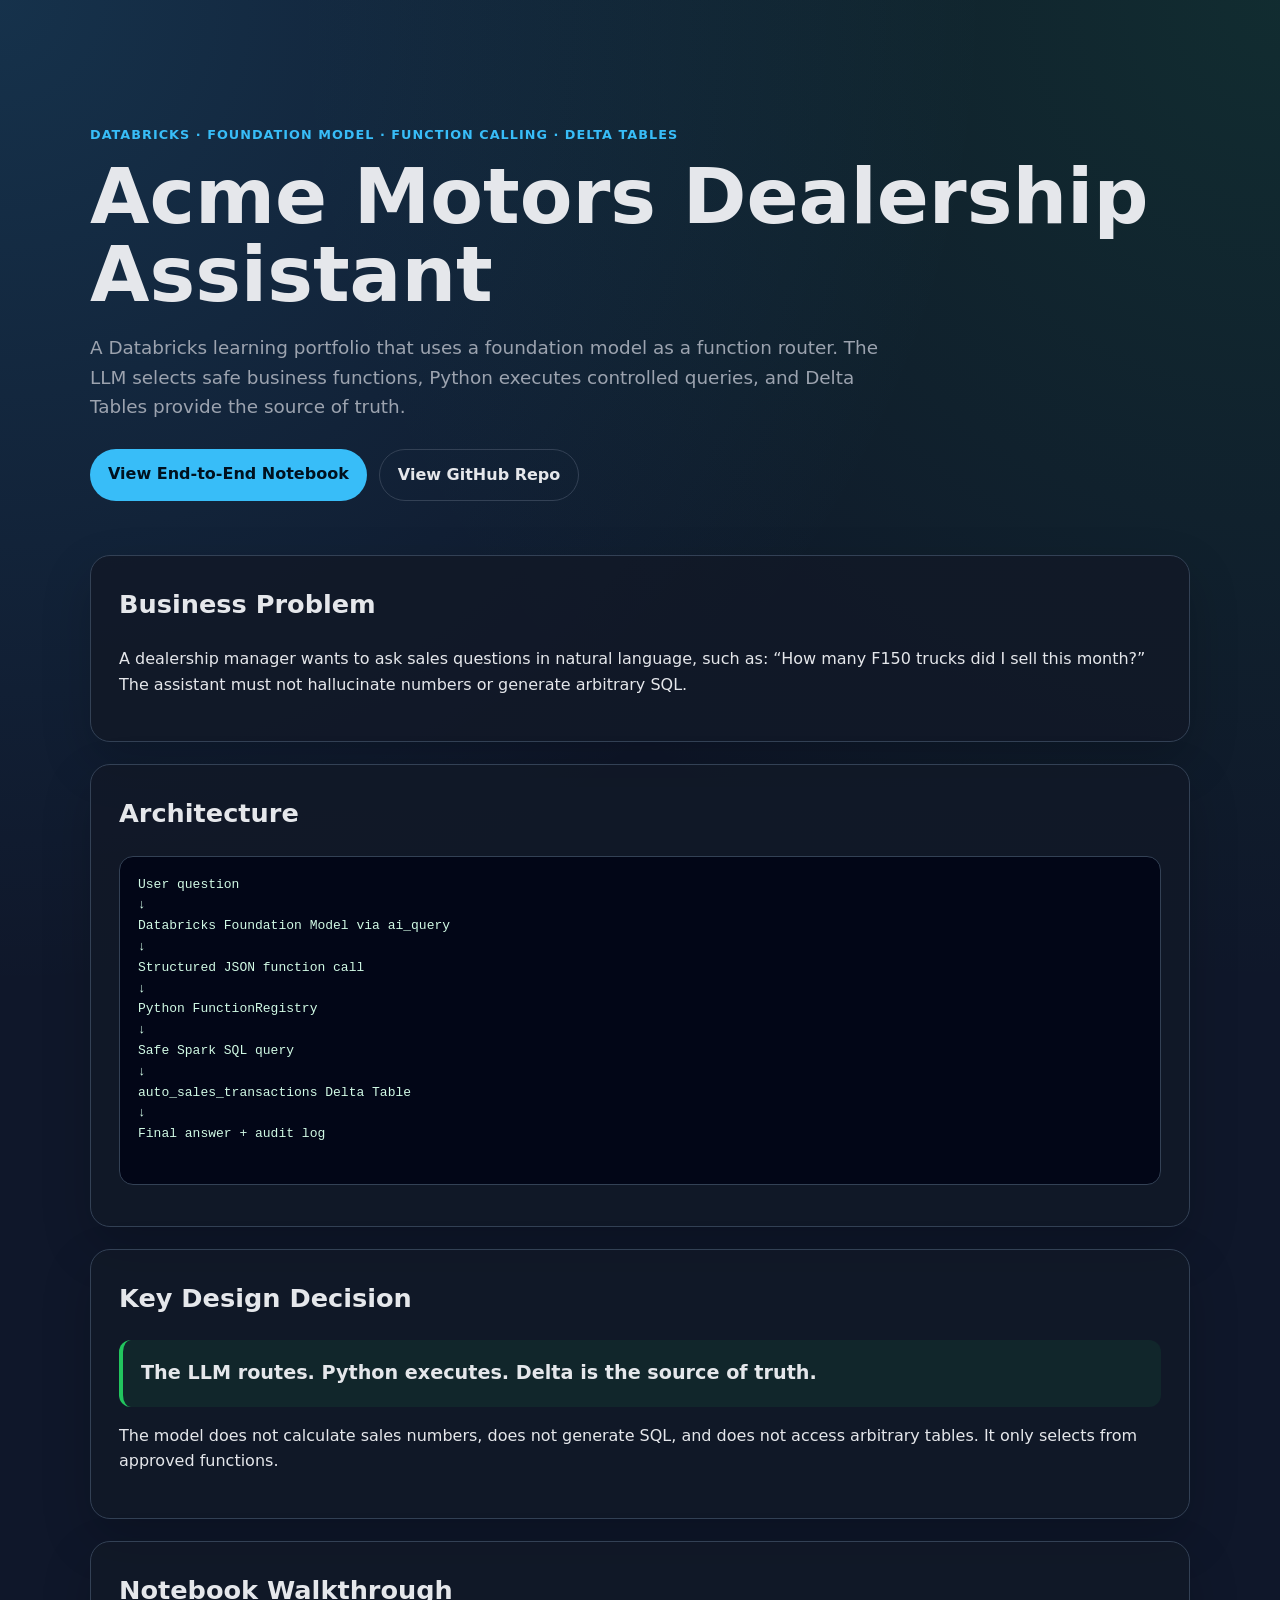
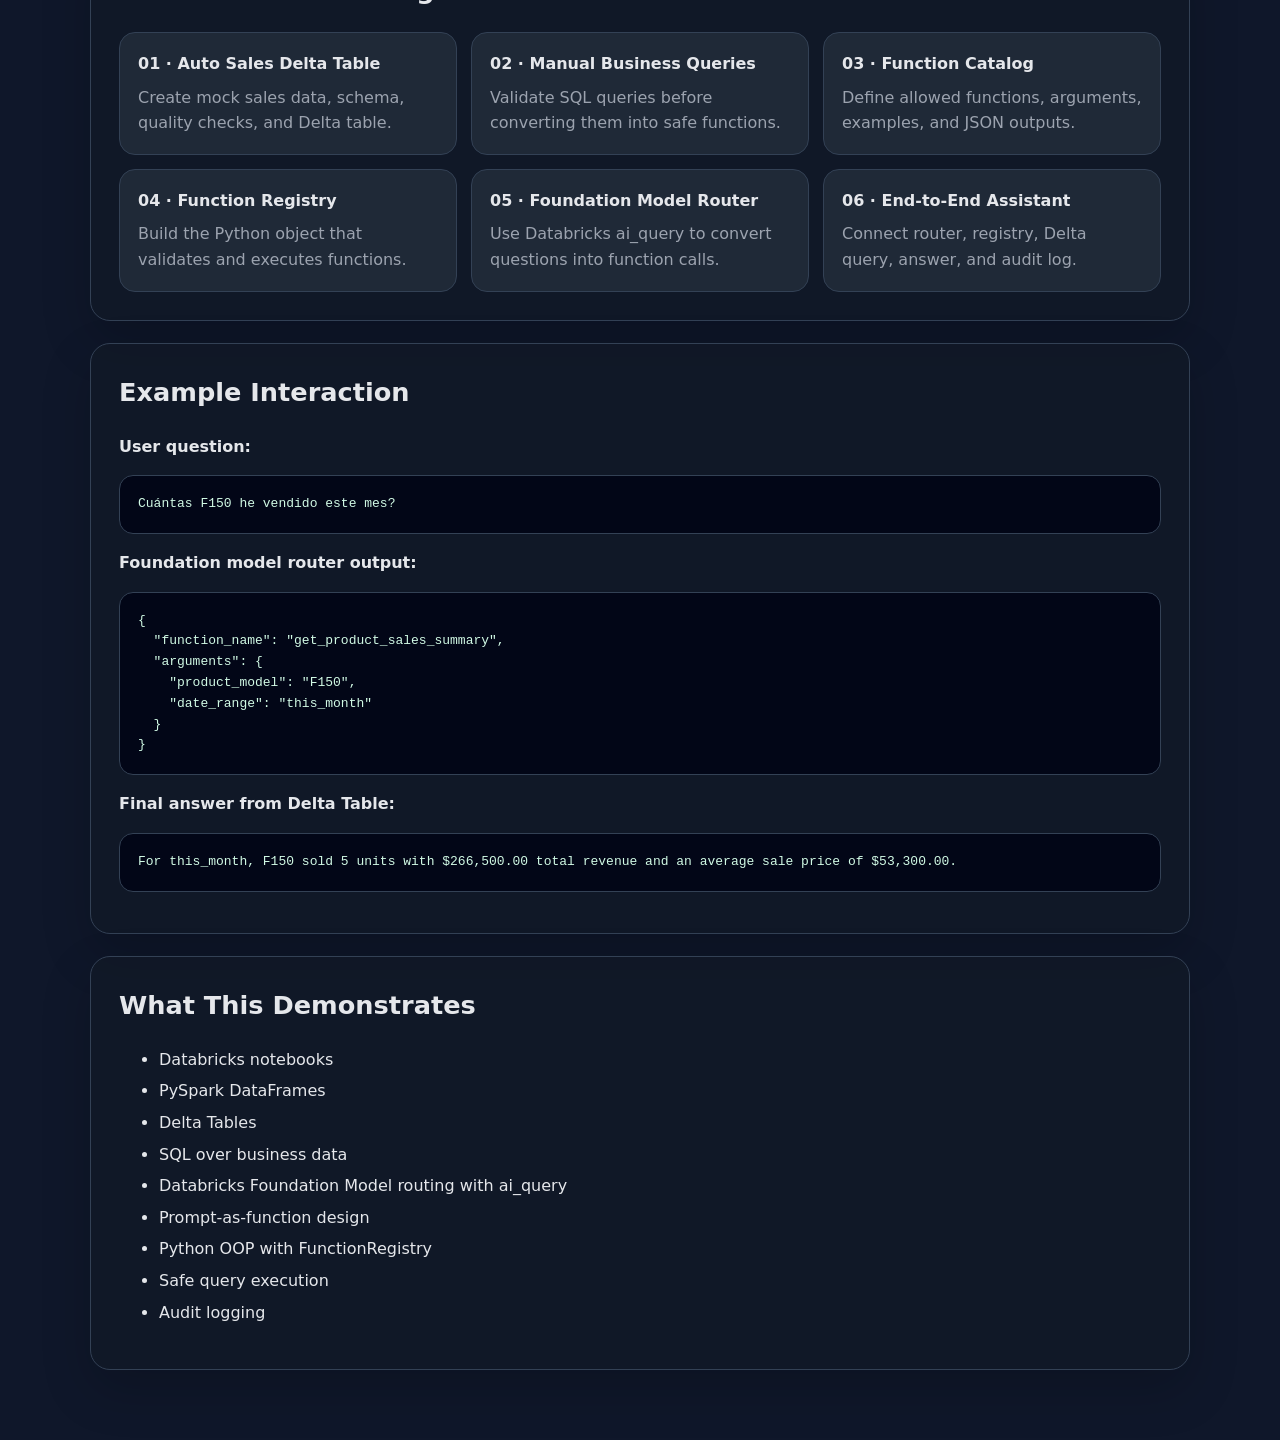
==== docs/index.html @ 2330cb13 "Upload Databricks Acme Motors Assistant portfolio" ====
<!DOCTYPE html>
<html lang="en">
<head>
  <meta charset="UTF-8" />
  <meta name="viewport" content="width=device-width, initial-scale=1.0" />
  <title>Acme Motors Databricks Assistant</title>
  <link rel="stylesheet" href="styles.css" />
</head>
<body>
  <main class="container">
    <section class="hero">
      <p class="eyebrow">Databricks · Foundation Model · Function Calling · Delta Tables</p>
      <h1>Acme Motors Dealership Assistant</h1>
      <p class="subtitle">
        A Databricks learning portfolio that uses a foundation model as a function router.
        The LLM selects safe business functions, Python executes controlled queries, and
        Delta Tables provide the source of truth.
      </p>

      <div class="buttons">
        <a href="notebooks/06_end_to_end_assistant.html" class="button primary">
          View End-to-End Notebook
        </a>
        <a href="https://github.com/TU_USUARIO/databricks-acme-motors-assistant" class="button secondary">
          View GitHub Repo
        </a>
      </div>
    </section>

    <section class="card">
      <h2>Business Problem</h2>
      <p>
        A dealership manager wants to ask sales questions in natural language, such as:
        “How many F150 trucks did I sell this month?” The assistant must not hallucinate
        numbers or generate arbitrary SQL.
      </p>
    </section>

    <section class="card">
      <h2>Architecture</h2>
      <pre>
User question
↓
Databricks Foundation Model via ai_query
↓
Structured JSON function call
↓
Python FunctionRegistry
↓
Safe Spark SQL query
↓
auto_sales_transactions Delta Table
↓
Final answer + audit log
      </pre>
    </section>

    <section class="card">
      <h2>Key Design Decision</h2>
      <blockquote>
        The LLM routes. Python executes. Delta is the source of truth.
      </blockquote>
      <p>
        The model does not calculate sales numbers, does not generate SQL, and does not access
        arbitrary tables. It only selects from approved functions.
      </p>
    </section>

    <section class="card">
      <h2>Notebook Walkthrough</h2>
      <div class="grid">
        <a class="notebook" href="notebooks/01_create_auto_sales_delta_table.html">
          <strong>01 · Auto Sales Delta Table</strong>
          <span>Create mock sales data, schema, quality checks, and Delta table.</span>
        </a>

        <a class="notebook" href="notebooks/02_manual_business_queries.html">
          <strong>02 · Manual Business Queries</strong>
          <span>Validate SQL queries before converting them into safe functions.</span>
        </a>

        <a class="notebook" href="notebooks/03_function_catalog.html">
          <strong>03 · Function Catalog</strong>
          <span>Define allowed functions, arguments, examples, and JSON outputs.</span>
        </a>

        <a class="notebook" href="notebooks/04_python_function_registry.html">
          <strong>04 · Function Registry</strong>
          <span>Build the Python object that validates and executes functions.</span>
        </a>

        <a class="notebook" href="notebooks/05_foundation_model_router.html">
          <strong>05 · Foundation Model Router</strong>
          <span>Use Databricks ai_query to convert questions into function calls.</span>
        </a>

        <a class="notebook" href="notebooks/06_end_to_end_assistant.html">
          <strong>06 · End-to-End Assistant</strong>
          <span>Connect router, registry, Delta query, answer, and audit log.</span>
        </a>
      </div>
    </section>

    <section class="card">
      <h2>Example Interaction</h2>
      <p><strong>User question:</strong></p>
      <pre>Cuántas F150 he vendido este mes?</pre>

      <p><strong>Foundation model router output:</strong></p>
      <pre>{
  "function_name": "get_product_sales_summary",
  "arguments": {
    "product_model": "F150",
    "date_range": "this_month"
  }
}</pre>

      <p><strong>Final answer from Delta Table:</strong></p>
      <pre>For this_month, F150 sold 5 units with $266,500.00 total revenue and an average sale price of $53,300.00.</pre>
    </section>

    <section class="card">
      <h2>What This Demonstrates</h2>
      <ul>
        <li>Databricks notebooks</li>
        <li>PySpark DataFrames</li>
        <li>Delta Tables</li>
        <li>SQL over business data</li>
        <li>Databricks Foundation Model routing with ai_query</li>
        <li>Prompt-as-function design</li>
        <li>Python OOP with FunctionRegistry</li>
        <li>Safe query execution</li>
        <li>Audit logging</li>
      </ul>
    </section>
  </main>
</body>
</html>
---- docs/styles.css ----
:root {
  --bg: #0f172a;
  --card: #111827;
  --card-2: #1f2937;
  --text: #e5e7eb;
  --muted: #9ca3af;
  --accent: #38bdf8;
  --accent-2: #22c55e;
  --border: #334155;
}

* {
  box-sizing: border-box;
}

body {
  margin: 0;
  font-family: Inter, ui-sans-serif, system-ui, -apple-system, BlinkMacSystemFont, "Segoe UI", sans-serif;
  background:
    radial-gradient(circle at top left, rgba(56, 189, 248, 0.16), transparent 30%),
    radial-gradient(circle at top right, rgba(34, 197, 94, 0.12), transparent 30%),
    var(--bg);
  color: var(--text);
  line-height: 1.6;
}

.container {
  width: min(1100px, 92%);
  margin: 0 auto;
  padding: 48px 0;
}

.hero {
  padding: 64px 0 32px;
}

.eyebrow {
  color: var(--accent);
  font-weight: 700;
  letter-spacing: 0.08em;
  text-transform: uppercase;
  font-size: 0.8rem;
}

h1 {
  font-size: clamp(2.4rem, 6vw, 4.8rem);
  line-height: 1.02;
  margin: 12px 0;
}

.subtitle {
  max-width: 820px;
  color: var(--muted);
  font-size: 1.15rem;
}

.buttons {
  display: flex;
  flex-wrap: wrap;
  gap: 12px;
  margin-top: 28px;
}

.button {
  display: inline-block;
  text-decoration: none;
  padding: 12px 18px;
  border-radius: 999px;
  font-weight: 700;
}

.primary {
  background: var(--accent);
  color: #00111f;
}

.secondary {
  border: 1px solid var(--border);
  color: var(--text);
}

.card {
  background: rgba(17, 24, 39, 0.84);
  border: 1px solid var(--border);
  border-radius: 20px;
  padding: 28px;
  margin: 22px 0;
  box-shadow: 0 20px 50px rgba(0,0,0,0.18);
}

h2 {
  margin-top: 0;
  font-size: 1.6rem;
}

pre {
  overflow-x: auto;
  background: #020617;
  border: 1px solid var(--border);
  border-radius: 14px;
  padding: 18px;
  color: #d1fae5;
}

blockquote {
  margin: 0;
  padding: 18px;
  border-left: 4px solid var(--accent-2);
  background: rgba(34, 197, 94, 0.08);
  border-radius: 12px;
  font-size: 1.2rem;
  font-weight: 700;
}

.grid {
  display: grid;
  grid-template-columns: repeat(auto-fit, minmax(260px, 1fr));
  gap: 14px;
}

.notebook {
  display: block;
  text-decoration: none;
  color: var(--text);
  background: var(--card-2);
  border: 1px solid var(--border);
  border-radius: 16px;
  padding: 18px;
  transition: transform 0.15s ease, border-color 0.15s ease;
}

.notebook:hover {
  transform: translateY(-2px);
  border-color: var(--accent);
}

.notebook strong {
  display: block;
  margin-bottom: 8px;
}

.notebook span {
  color: var(--muted);
}

li {
  margin-bottom: 6px;
}
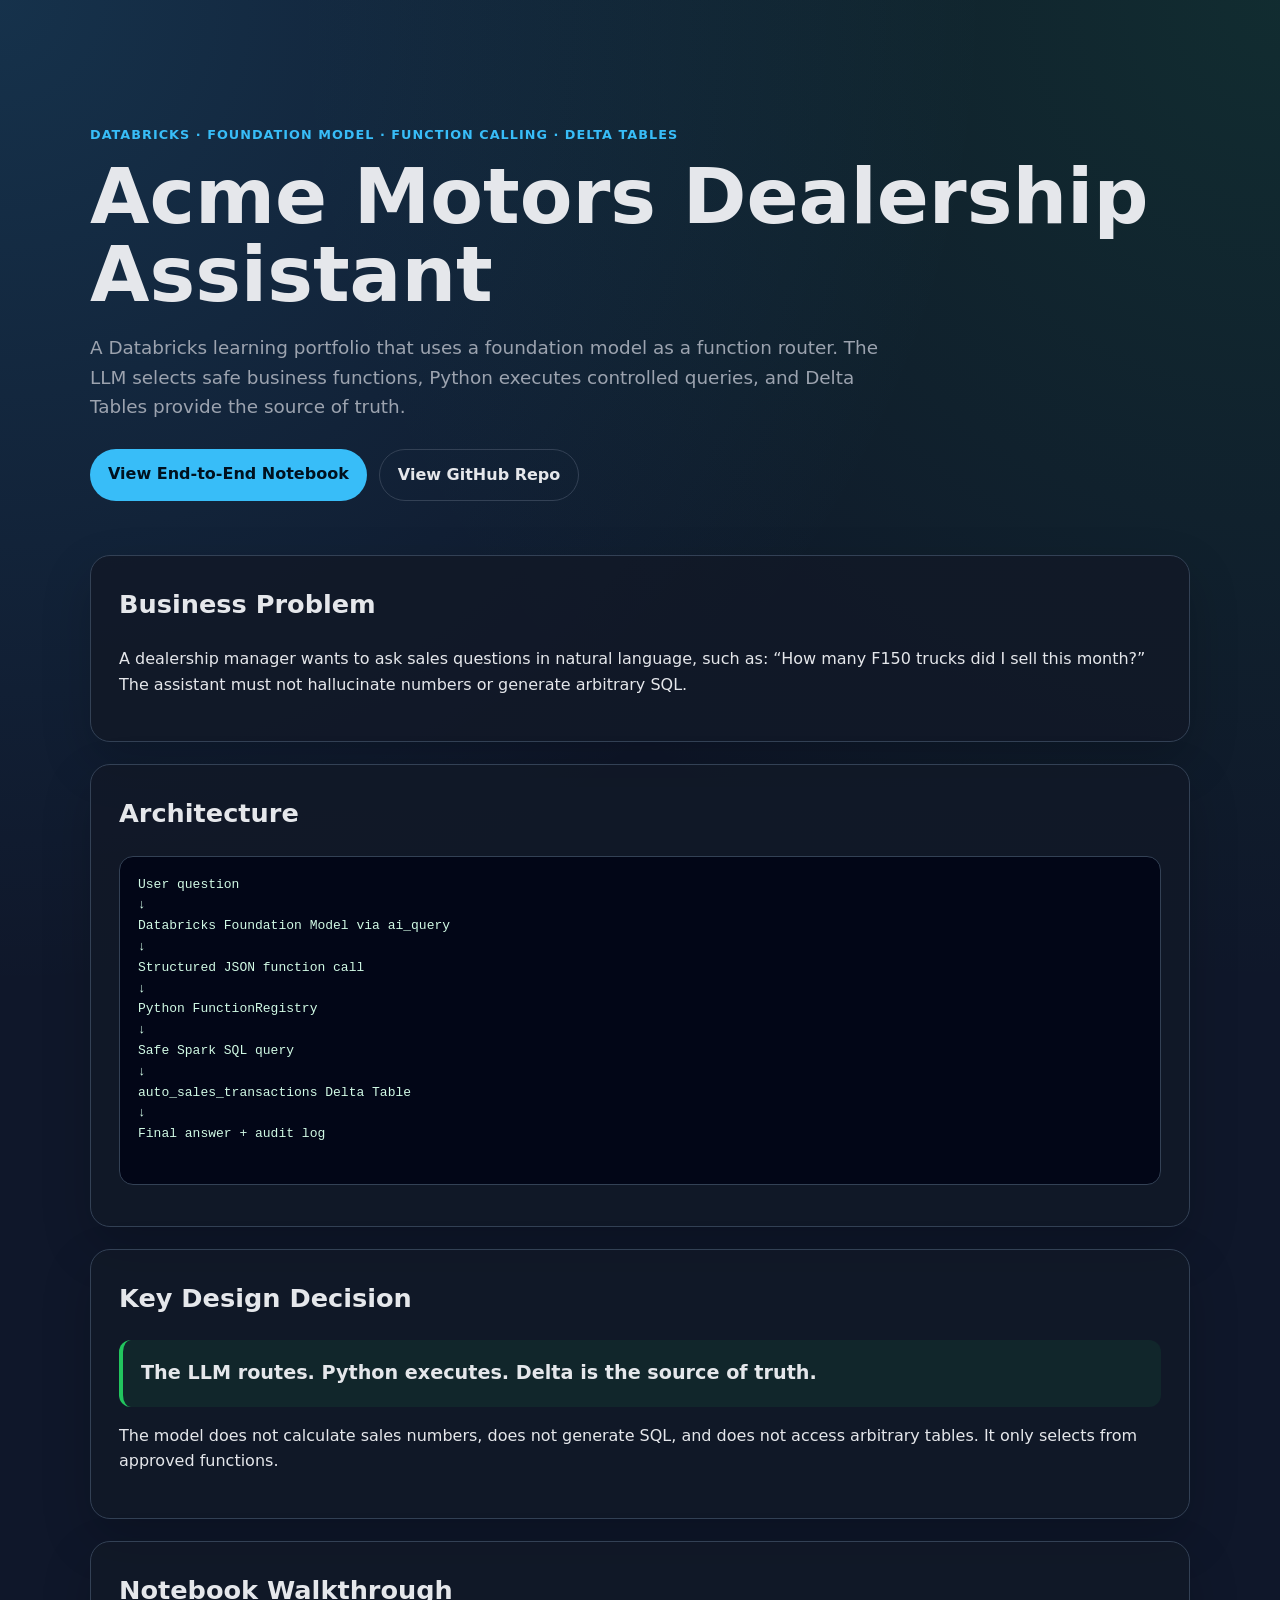
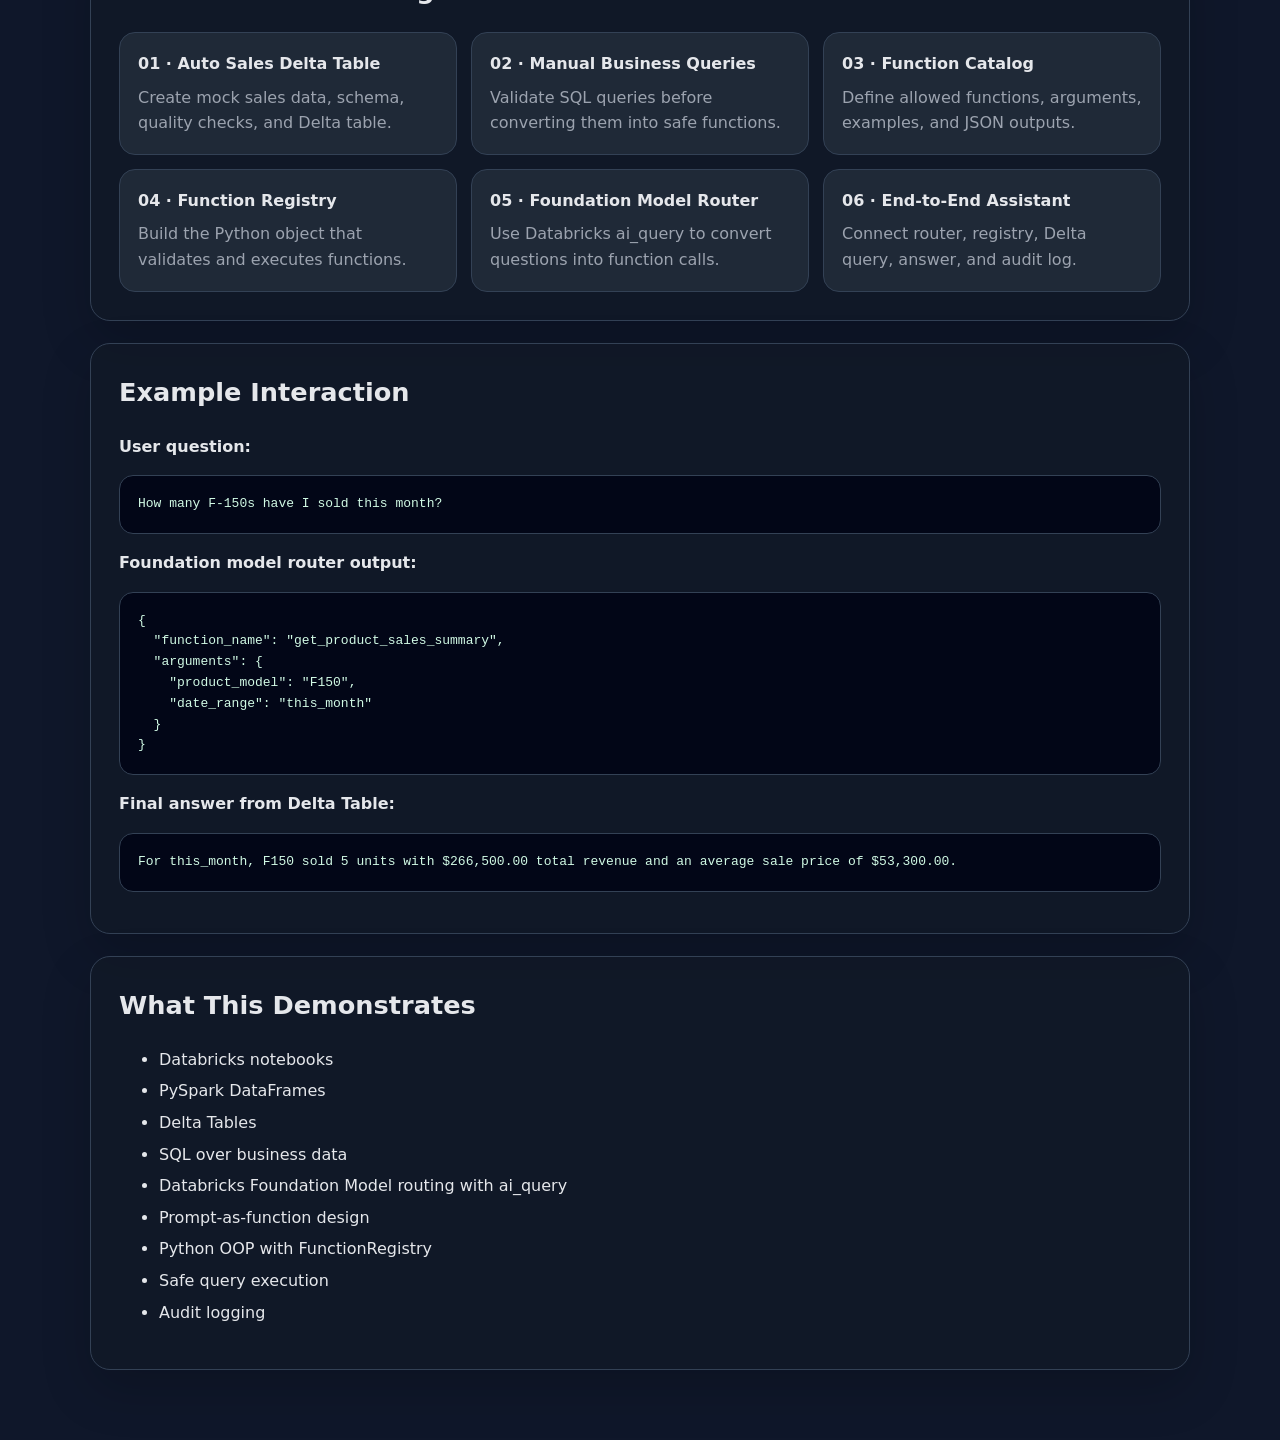
==== commit 81dbe894: "Fix typos in index" ====
--- a/docs/index.html
+++ b/docs/index.html
@@ -21,7 +21,7 @@
         <a href="notebooks/06_end_to_end_assistant.html" class="button primary">
           View End-to-End Notebook
         </a>
-        <a href="https://github.com/TU_USUARIO/databricks-acme-motors-assistant" class="button secondary">
+        <a href="https://github.com/MelenoiddCoding/databricks-acme-motors-assistant" class="button secondary">
           View GitHub Repo
         </a>
       </div>
@@ -104,7 +104,7 @@
     <section class="card">
       <h2>Example Interaction</h2>
       <p><strong>User question:</strong></p>
-      <pre>Cuántas F150 he vendido este mes?</pre>
+      <pre>How many F-150s have I sold this month?</pre>
 
       <p><strong>Foundation model router output:</strong></p>
       <pre>{
